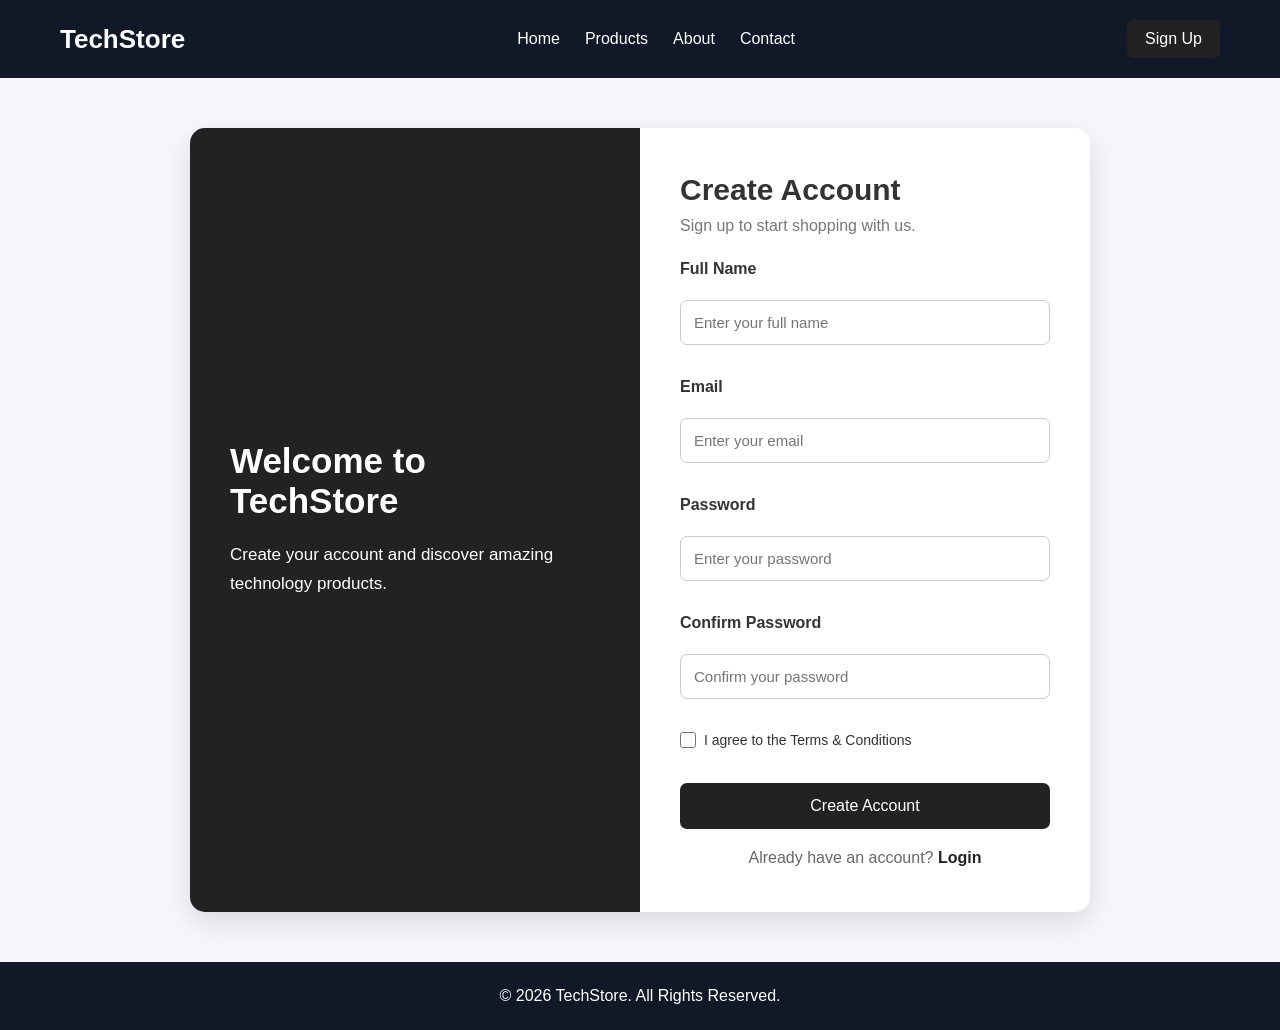
==== sign-up.html @ 22e67390 "add signup page" ====
<!DOCTYPE html>
<html lang="en">
<head>
    <meta charset="UTF-8">
    <meta name="viewport" content="width=device-width, initial-scale=1.0">
    <title>TechStore - Sign Up</title>
    <link rel="stylesheet" href="./css.css">
</head>
<body>

    <!-- Navbar -->
    <header>
        <nav class="navbar">
            <h1 class="logo">TechStore</h1>

            <ul class="nav-links">
                <li><a href="index.html">Home</a></li>
                <li><a href="index.html#products">Products</a></li>
                <li><a href="index.html#about">About</a></li>
                <li><a href="index.html#contact">Contact</a></li>
            </ul>

            <a href="signup.html" class="signup-btn">Sign Up</a>
        </nav>
    </header>

    <!-- Sign Up Section -->
    <section class="signup-section">

        <div class="signup-container">

            <div class="signup-image">
                <h2>Welcome to TechStore</h2>
                <p>
                    Create your account and discover
                    amazing technology products.
                </p>
            </div>

            <div class="signup-form">

                <h2>Create Account</h2>
                <p class="form-description">
                    Sign up to start shopping with us.
                </p>

                <form>

                    <label for="name">Full Name</label>
                    <input
                        type="text"
                        id="name"
                        placeholder="Enter your full name"
                        required
                    >

                    <label for="email">Email</label>
                    <input
                        type="email"
                        id="email"
                        placeholder="Enter your email"
                        required
                    >

                    <label for="password">Password</label>
                    <input
                        type="password"
                        id="password"
                        placeholder="Enter your password"
                        required
                    >

                    <label for="confirm-password">Confirm Password</label>
                    <input
                        type="password"
                        id="confirm-password"
                        placeholder="Confirm your password"
                        required
                    >

                    <div class="terms">
                        <input type="checkbox" id="terms" required>
                        <label for="terms">
                            I agree to the Terms & Conditions
                        </label>
                    </div>

                    <button type="submit" class="create-btn">
                        Create Account
                    </button>

                </form>

                <p class="login-text">
                    Already have an account?
                    <a href="login.html">Login</a>
                </p>

            </div>

        </div>

    </section>

    <!-- Footer -->
    <footer>
        <p>© 2026 TechStore. All Rights Reserved.</p>
    </footer>

</body>
</html>
---- css.css ----
* {
    margin: 0;
    padding: 0;
    box-sizing: border-box;
}

html {
    scroll-behavior: smooth;
}

body {
    font-family: Arial, sans-serif;
    background: #f5f5f5;
    color: #333;
}

/* Navbar */
header {
    background: #111827;
    position: sticky;
    top: 0;
    z-index: 1000;
}

.navbar {
    max-width: 1200px;
    margin: auto;
    padding: 20px;
    display: flex;
    justify-content: space-between;
    align-items: center;
}

.logo {
    color: white;
    font-size: 26px;
}

.nav-links {
    display: flex;
    list-style: none;
    gap: 25px;
}

.nav-links a {
    color: white;
    text-decoration: none;
}

.nav-links a:hover {
    color: #38bdf8;
}

.cart-btn {
    background: #38bdf8;
    border: none;
    padding: 10px 15px;
    border-radius: 6px;
    cursor: pointer;
}

/* Hero */
.hero {
    min-height: 500px;
    display: flex;
    justify-content: center;
    align-items: center;
    text-align: center;
    background: linear-gradient(135deg, #0f172a, #2563eb);
    color: white;
}

.hero-content h2 {
    font-size: 50px;
    margin-bottom: 20px;
}

.hero-content p {
    font-size: 20px;
    margin-bottom: 30px;
}

.btn {
    display: inline-block;
    background: white;
    color: #2563eb;
    padding: 14px 30px;
    border-radius: 8px;
    text-decoration: none;
    font-weight: bold;
}

/* Products */
.products-section {
    padding: 70px 20px;
    max-width: 1200px;
    margin: auto;
    text-align: center;
}

.products-section h2,
.about h2,
.contact h2 {
    font-size: 35px;
    margin-bottom: 40px;
}

.product-container {
    display: grid;
    grid-template-columns: repeat(4, 1fr);
    gap: 25px;
}

.product-card {
    background: white;
    padding: 25px;
    border-radius: 12px;
    box-shadow: 0 5px 15px rgba(0,0,0,0.1);
    transition: 0.3s;
}

.product-card:hover {
    transform: translateY(-8px);
}

.product-image {
    font-size: 80px;
    padding: 20px;
    background: #f1f5f9;
    border-radius: 10px;
    margin-bottom: 20px;
}

.product-card h3 {
    margin-bottom: 10px;
}

.product-card p {
    color: #666;
    margin-bottom: 15px;
}

.product-card h4 {
    font-size: 22px;
    margin-bottom: 15px;
}

.product-card button,
.contact button {
    background: #2563eb;
    color: white;
    border: none;
    padding: 12px 20px;
    border-radius: 6px;
    cursor: pointer;
}

.product-card button:hover,
.contact button:hover {
    background: #1d4ed8;
}

/* About */
.about {
    padding: 70px 20px;
    text-align: center;
    background: white;
}

.about p {
    max-width: 700px;
    margin: auto;
    font-size: 18px;
    line-height: 1.7;
}

/* Contact */
.contact {
    padding: 70px 20px;
    text-align: center;
}

form {
    max-width: 600px;
    margin: auto;
    display: flex;
    flex-direction: column;
    gap: 15px;
}

input,
textarea {
    width: 100%;
    padding: 15px;
    border: 1px solid #ddd;
    border-radius: 6px;
    font-size: 16px;
}

textarea {
    height: 150px;
    resize: none;
}

/* Footer */
footer {
    background: #111827;
    color: white;
    text-align: center;
    padding: 25px;
}

/* Responsive */
@media (max-width: 900px) {
    .product-container {
        grid-template-columns: repeat(2, 1fr);
    }

    .nav-links {
        display: none;
    }
}

@media (max-width: 600px) {
    .product-container {
        grid-template-columns: 1fr;
    }

    .hero-content h2 {
        font-size: 35px;
    }
}

/* =========================
   Sign Up Page
========================= */

.signup-section {
    min-height: 80vh;
    display: flex;
    justify-content: center;
    align-items: center;
    padding: 50px 20px;
    background: #f5f7fa;
}

.signup-container {
    width: 900px;
    max-width: 100%;
    display: grid;
    grid-template-columns: 1fr 1fr;
    background: white;
    border-radius: 15px;
    overflow: hidden;
    box-shadow: 0 10px 30px rgba(0, 0, 0, 0.12);
}

/* Left Side */

.signup-image {
    padding: 60px 40px;
    background: #222;
    color: white;
    display: flex;
    flex-direction: column;
    justify-content: center;
}

.signup-image h2 {
    font-size: 35px;
    margin-bottom: 20px;
}

.signup-image p {
    font-size: 17px;
    line-height: 1.7;
}

/* Right Side */

.signup-form {
    padding: 45px 40px;
}

.signup-form h2 {
    font-size: 30px;
    margin-bottom: 10px;
}

.form-description {
    color: #777;
    margin-bottom: 25px;
}

/* Labels */

.signup-form label {
    display: block;
    margin-bottom: 7px;
    font-weight: 600;
}

/* Inputs */

.signup-form input[type="text"],
.signup-form input[type="email"],
.signup-form input[type="password"] {
    width: 100%;
    padding: 13px;
    margin-bottom: 18px;
    border: 1px solid #ccc;
    border-radius: 7px;
    font-size: 15px;
    box-sizing: border-box;
}

.signup-form input:focus {
    outline: none;
    border-color: #222;
}

/* Terms */

.terms {
    display: flex;
    align-items: center;
    gap: 8px;
    margin-bottom: 20px;
}

.terms input {
    width: 16px;
    height: 16px;
}

.terms label {
    margin: 0;
    font-size: 14px;
    font-weight: normal;
}

/* Create Account Button */

.create-btn {
    width: 100%;
    padding: 14px;
    border: none;
    border-radius: 7px;
    background: #222;
    color: white;
    font-size: 16px;
    cursor: pointer;
    transition: 0.3s;
}

.create-btn:hover {
    background: #444;
}

/* Login */

.login-text {
    text-align: center;
    margin-top: 20px;
    color: #666;
}

.login-text a {
    color: #222;
    font-weight: bold;
    text-decoration: none;
}

.login-text a:hover {
    text-decoration: underline;
}

/* Sign Up Navbar Button */

.signup-btn {
    background: #222;
    color: white;
    padding: 10px 18px;
    border-radius: 6px;
    text-decoration: none;
}

.signup-btn:hover {
    background: #444;
}

/* Responsive */

@media (max-width: 700px) {

    .signup-container {
        grid-template-columns: 1fr;
    }

    .signup-image {
        padding: 35px 25px;
    }

    .signup-image h2 {
        font-size: 28px;
    }

    .signup-form {
        padding: 35px 25px;
    }

}
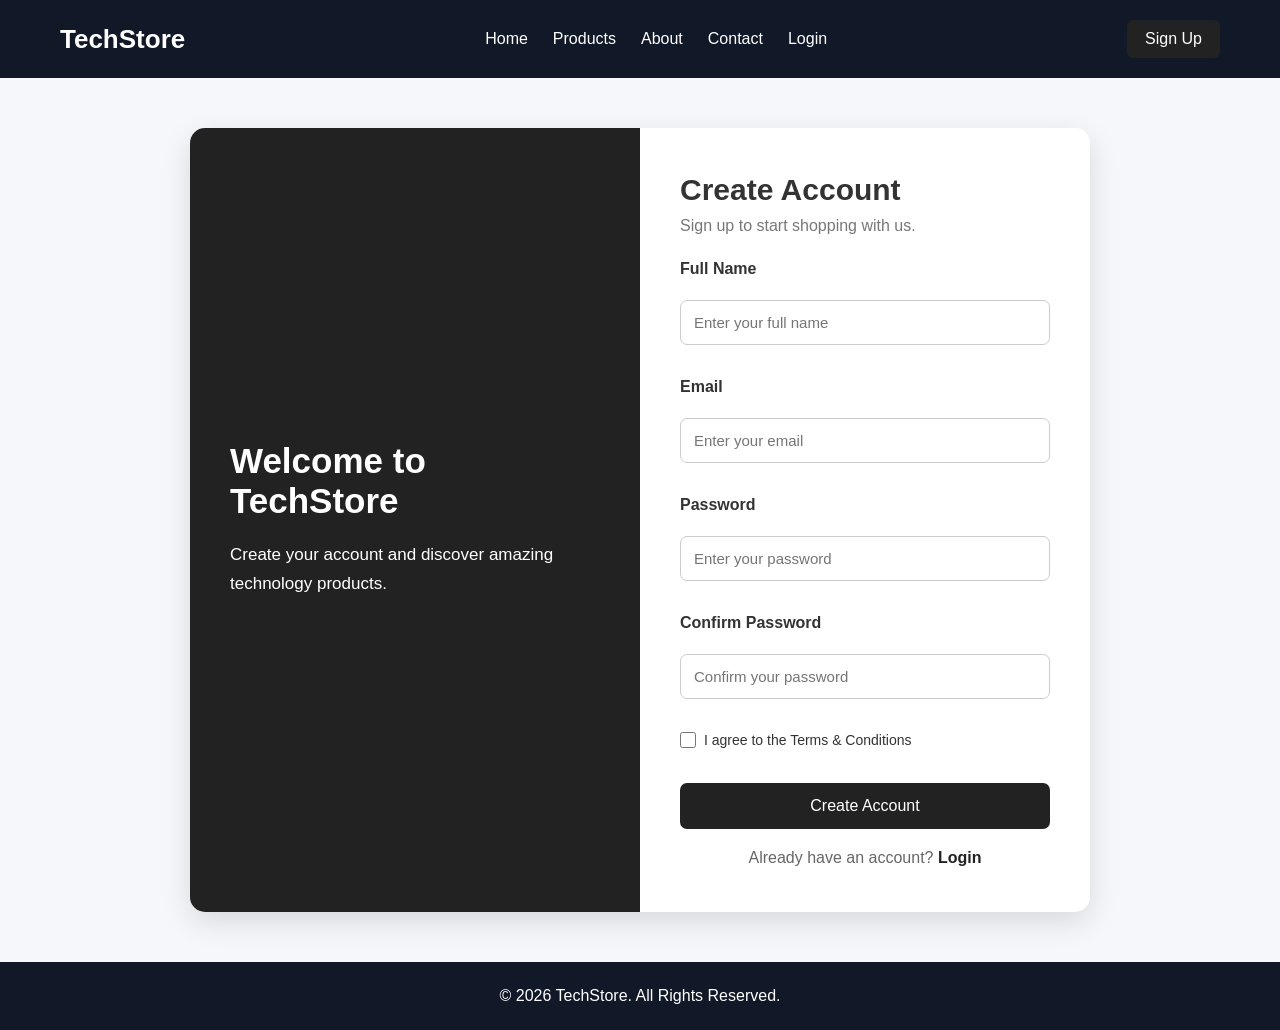
==== commit 3252180a: "update link" ====
--- a/sign-up.html
+++ b/sign-up.html
@@ -18,6 +18,7 @@
                 <li><a href="index.html#products">Products</a></li>
                 <li><a href="index.html#about">About</a></li>
                 <li><a href="index.html#contact">Contact</a></li>
+                <li><a href="index.html#sign-up">Login</a></li>
             </ul>
 
             <a href="signup.html" class="signup-btn">Sign Up</a>
